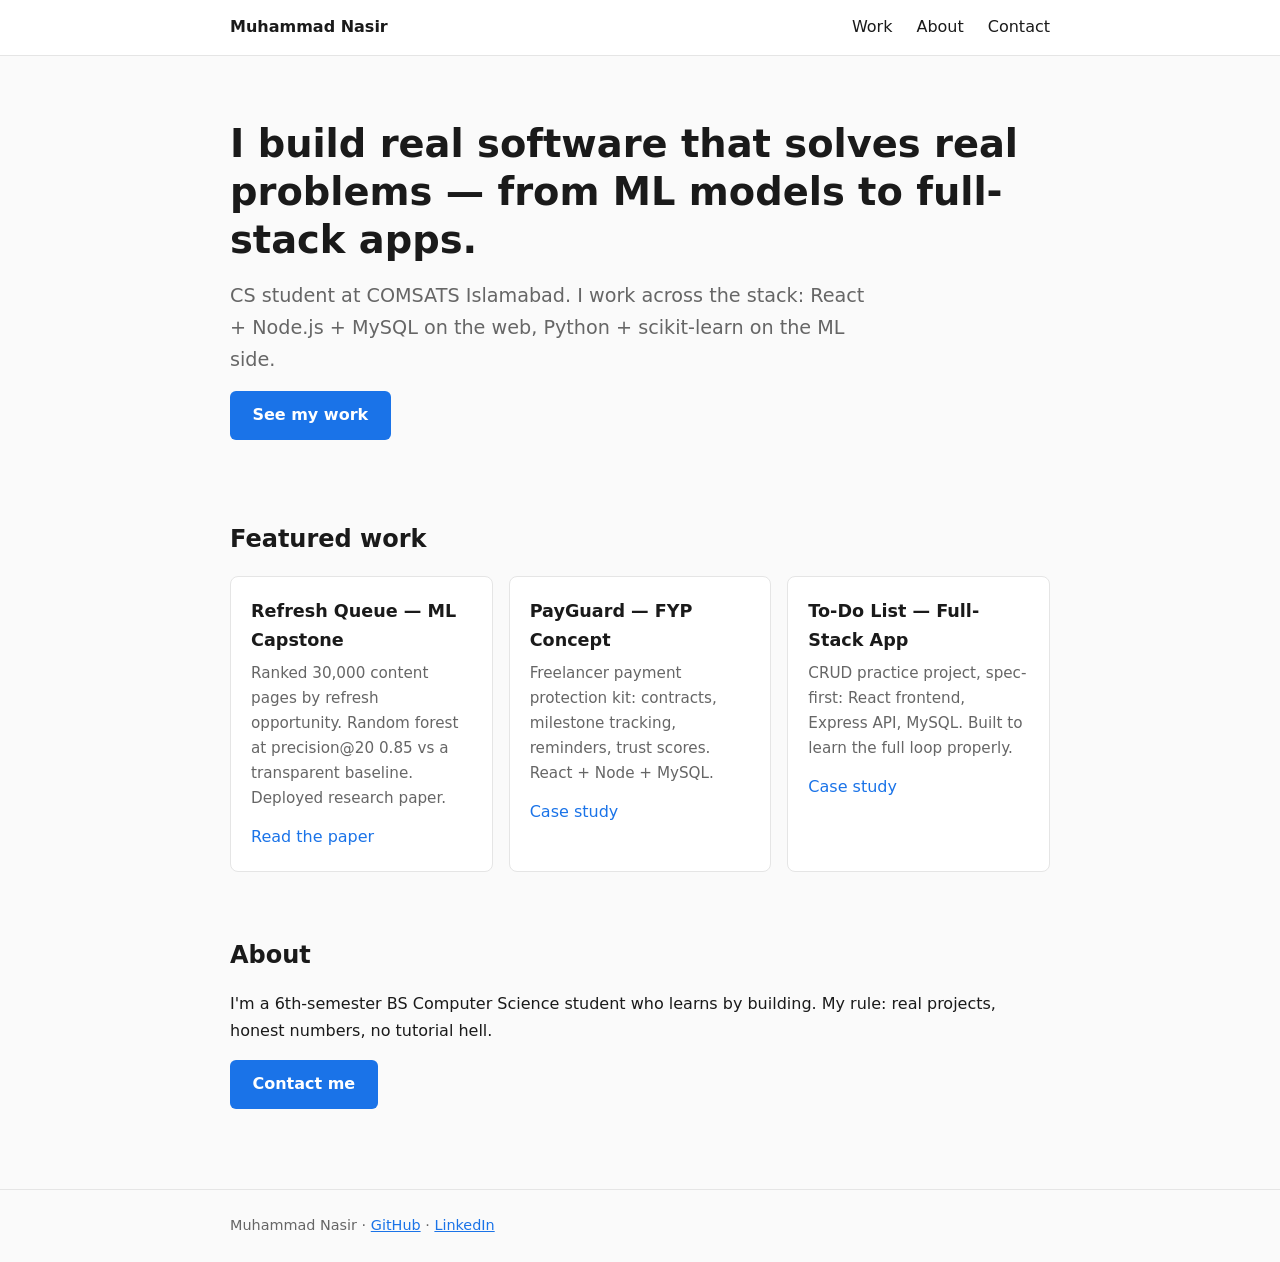
==== index.html @ 9bed0991 "Portfolio site: home, work, about, contact" ====
<!DOCTYPE html>
<html lang="en">
<head>
<meta charset="utf-8">
<meta name="viewport" content="width=device-width, initial-scale=1">
<title>Muhammad Nasir — Software Developer</title>
<meta name="description" content="Muhammad Nasir builds real software that solves real problems — from ML models to full-stack apps.">
<link rel="stylesheet" href="style.css">
</head>
<body>
<nav><div class="wrap">
<a class="brand" href="index.html">Muhammad Nasir</a>
<a href="work.html">Work</a><a href="about.html">About</a><a href="contact.html">Contact</a>
</div></nav>
<div class="wrap">
<header class="hero">
<h1>I build real software that solves real problems — from ML models to full-stack apps.</h1>
<p class="lead">CS student at COMSATS Islamabad. I work across the stack: React + Node.js + MySQL on the web, Python + scikit-learn on the ML side.</p>
<a class="btn" href="work.html">See my work</a>
</header>
<section>
<h2>Featured work</h2>
<div class="cards">
<div class="card"><h3>Refresh Queue — ML Capstone</h3><p>Ranked 30,000 content pages by refresh opportunity. Random forest at precision@20 0.85 vs a transparent baseline. Deployed research paper.</p><a href="https://iammns9.github.io/flyrank_ml_internship/">Read the paper</a></div>
<div class="card"><h3>PayGuard — FYP Concept</h3><p>Freelancer payment protection kit: contracts, milestone tracking, reminders, trust scores. React + Node + MySQL.</p><a href="work.html">Case study</a></div>
<div class="card"><h3>To-Do List — Full-Stack App</h3><p>CRUD practice project, spec-first: React frontend, Express API, MySQL. Built to learn the full loop properly.</p><a href="work.html">Case study</a></div>
</div>
</section>
<section>
<h2>About</h2>
<p>I'm a 6th-semester BS Computer Science student who learns by building. My rule: real projects, honest numbers, no tutorial hell.</p>
<a class="btn" href="contact.html">Contact me</a>
</section>
</div>
<footer><div class="wrap">Muhammad Nasir · <a href="https://github.com/iammns9">GitHub</a> · <a href="https://www.linkedin.com/in/iammns9">LinkedIn</a></div></footer>
</body>
</html>
---- style.css ----
:root { --bg: #fafafa; --text: #1a1a1a; --muted: #666; --accent: #1a73e8; --card: #fff; --border: #e5e5e5; }
* { box-sizing: border-box; margin: 0; padding: 0; }
body { font-family: 'Segoe UI', system-ui, -apple-system, sans-serif; background: var(--bg); color: var(--text); line-height: 1.65; }
.wrap { max-width: 860px; margin: 0 auto; padding: 0 1.25rem; }
nav { background: var(--card); border-bottom: 1px solid var(--border); position: sticky; top: 0; z-index: 10; }
nav .wrap { display: flex; gap: 1.5rem; align-items: center; padding-top: 0.9rem; padding-bottom: 0.9rem; }
nav a { color: var(--text); text-decoration: none; font-weight: 500; }
nav a:hover { color: var(--accent); }
nav .brand { font-weight: 700; margin-right: auto; }
.hero { padding: 4rem 0 3rem; }
.hero h1 { font-size: 2.4rem; line-height: 1.25; margin-bottom: 1rem; }
.hero p.lead { font-size: 1.2rem; color: var(--muted); max-width: 640px; }
section { padding: 2rem 0; }
h2 { font-size: 1.5rem; margin-bottom: 1rem; }
.cards { display: grid; grid-template-columns: repeat(auto-fit, minmax(250px, 1fr)); gap: 1rem; }
.card { background: var(--card); border: 1px solid var(--border); border-radius: 8px; padding: 1.25rem; }
.card h3 { font-size: 1.1rem; margin-bottom: 0.4rem; }
.card p { color: var(--muted); font-size: 0.95rem; margin-bottom: 0.8rem; }
.card a { color: var(--accent); text-decoration: none; font-weight: 500; }
.btn { display: inline-block; background: var(--accent); color: #fff; padding: 0.7rem 1.4rem; border-radius: 6px; text-decoration: none; font-weight: 600; margin-top: 1rem; }
.btn:hover { opacity: 0.9; }
ul.clean { list-style: none; }
ul.clean li { padding: 0.4rem 0; border-bottom: 1px solid var(--border); }
form.contact { display: grid; gap: 0.9rem; max-width: 520px; }
form.contact label { font-weight: 600; font-size: 0.95rem; }
form.contact input, form.contact textarea { width: 100%; padding: 0.7rem; border: 1px solid var(--border); border-radius: 6px; font: inherit; }
form.contact button { background: var(--accent); color: #fff; border: 0; padding: 0.8rem; border-radius: 6px; font: inherit; font-weight: 600; cursor: pointer; }
footer { border-top: 1px solid var(--border); margin-top: 3rem; padding: 1.5rem 0; color: var(--muted); font-size: 0.9rem; }
footer a { color: var(--accent); }
@media (max-width: 600px) {
  .hero h1 { font-size: 1.8rem; }
  .hero { padding: 2.5rem 0 2rem; }
  nav .wrap { gap: 1rem; font-size: 0.95rem; }
}
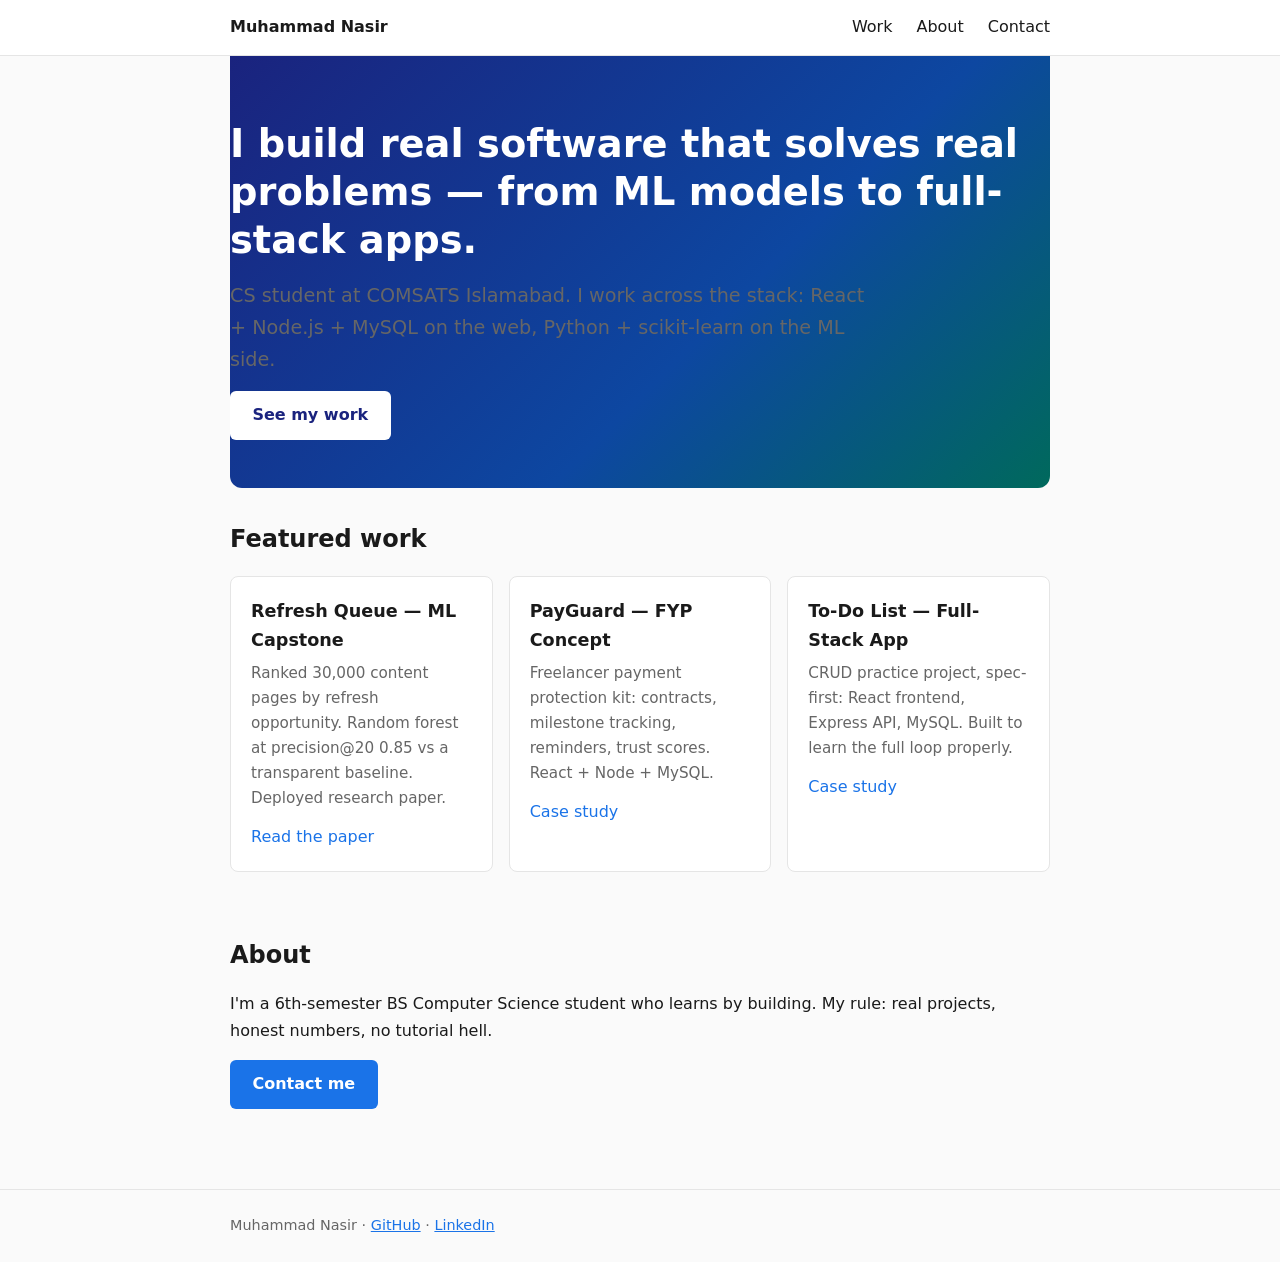
==== commit fa1f7e5f: "Crit fixes: favicon, anchored case-study links, hero styling" ====
--- a/index.html
+++ b/index.html
@@ -5,7 +5,13 @@
 <meta name="viewport" content="width=device-width, initial-scale=1">
 <title>Muhammad Nasir — Software Developer</title>
 <meta name="description" content="Muhammad Nasir builds real software that solves real problems — from ML models to full-stack apps.">
+<link rel="icon" type="image/svg+xml" href="favicon.svg">
 <link rel="stylesheet" href="style.css">
+<meta property="og:title" content="Muhammad Nasir — Software Developer">
+<meta property="og:description" content="I build real software that solves real problems — from ML models to full-stack apps.">
+<meta property="og:type" content="website">
+<meta property="og:url" content="https://iammns9.github.io/">
+<meta name="twitter:card" content="summary">
 </head>
 <body>
 <nav><div class="wrap">
@@ -13,7 +19,7 @@
 <a href="work.html">Work</a><a href="about.html">About</a><a href="contact.html">Contact</a>
 </div></nav>
 <div class="wrap">
-<header class="hero">
+<header class="hero hero-bg">
 <h1>I build real software that solves real problems — from ML models to full-stack apps.</h1>
 <p class="lead">CS student at COMSATS Islamabad. I work across the stack: React + Node.js + MySQL on the web, Python + scikit-learn on the ML side.</p>
 <a class="btn" href="work.html">See my work</a>
@@ -22,8 +28,8 @@
 <h2>Featured work</h2>
 <div class="cards">
 <div class="card"><h3>Refresh Queue — ML Capstone</h3><p>Ranked 30,000 content pages by refresh opportunity. Random forest at precision@20 0.85 vs a transparent baseline. Deployed research paper.</p><a href="https://iammns9.github.io/flyrank_ml_internship/">Read the paper</a></div>
-<div class="card"><h3>PayGuard — FYP Concept</h3><p>Freelancer payment protection kit: contracts, milestone tracking, reminders, trust scores. React + Node + MySQL.</p><a href="work.html">Case study</a></div>
-<div class="card"><h3>To-Do List — Full-Stack App</h3><p>CRUD practice project, spec-first: React frontend, Express API, MySQL. Built to learn the full loop properly.</p><a href="work.html">Case study</a></div>
+<div class="card"><h3>PayGuard — FYP Concept</h3><p>Freelancer payment protection kit: contracts, milestone tracking, reminders, trust scores. React + Node + MySQL.</p><a href="work.html#payguard">Case study</a></div>
+<div class="card"><h3>To-Do List — Full-Stack App</h3><p>CRUD practice project, spec-first: React frontend, Express API, MySQL. Built to learn the full loop properly.</p><a href="work.html#todo">Case study</a></div>
 </div>
 </section>
 <section>
--- a/style.css
+++ b/style.css
@@ -32,3 +32,7 @@
   .hero { padding: 2.5rem 0 2rem; }
   nav .wrap { gap: 1rem; font-size: 0.95rem; }
 }
+
+.hero-bg { background: linear-gradient(135deg, #1a237e 0%, #0d47a1 60%, #00695c 100%); color: #fff; border-radius: 0 0 12px 12px; }
+.hero-bg .lead { color: #c5cae9; }
+.hero-bg .btn { background: #fff; color: #1a237e; }
